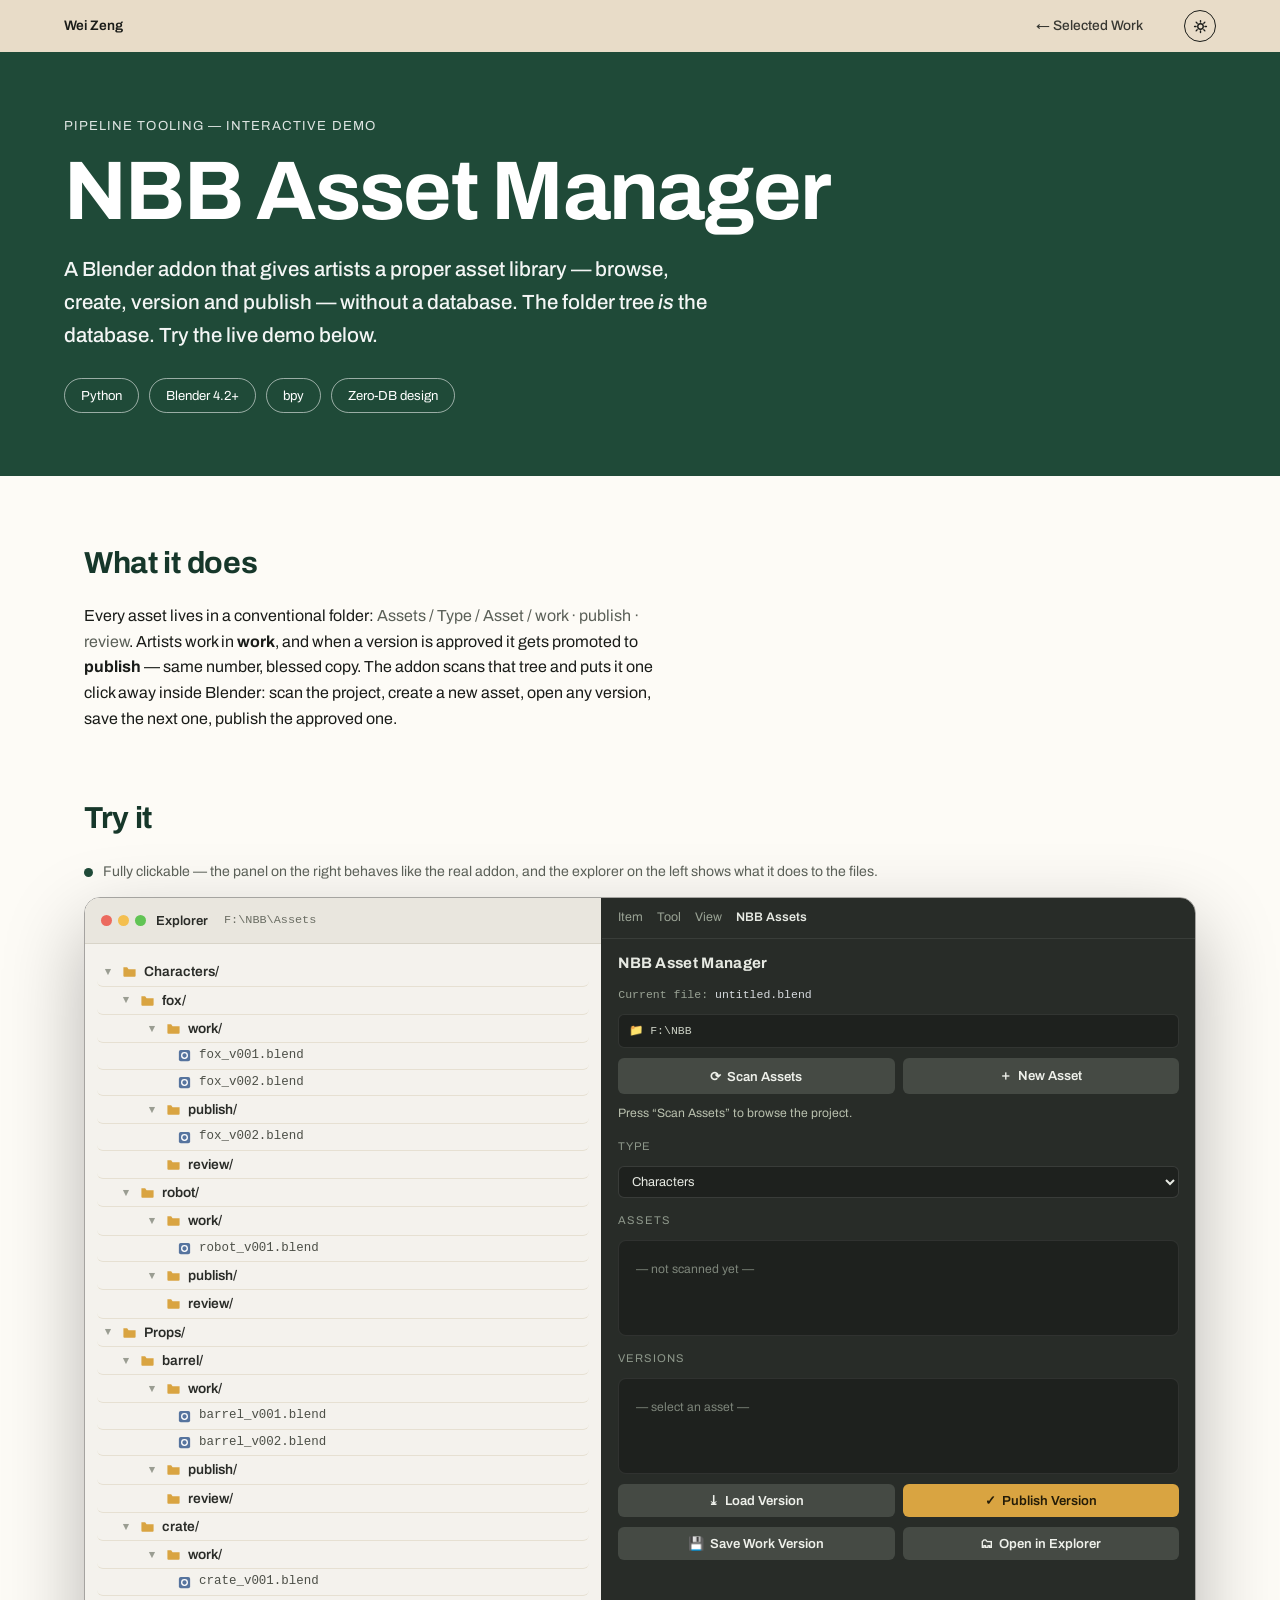
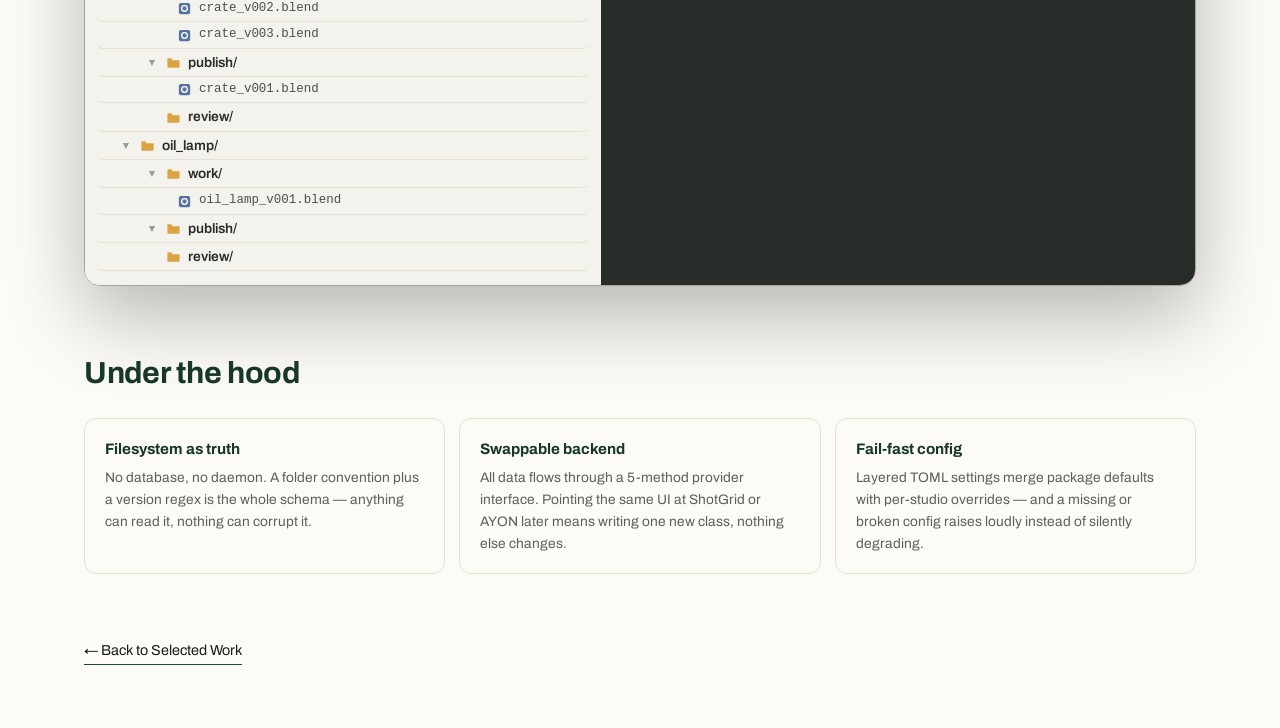
==== projects/nbb-asset-manager.html @ a702a90e "Forest theme, skills polish, day/night toggle, NBB Asset Manager interactive case study" ====
<!DOCTYPE html>
<html lang="en">
<head>
<meta charset="UTF-8" />
<meta name="viewport" content="width=device-width, initial-scale=1.0" />
<title>NBB Asset Manager — Wei Zeng</title>
<meta name="description" content="Interactive demo: a scan-based asset pipeline addon for Blender 4.2+ — browse assets, create new ones, version, publish. Designed and built by Wei Zeng." />
<link rel="preconnect" href="https://fonts.googleapis.com" />
<link rel="preconnect" href="https://fonts.gstatic.com" crossorigin />
<link href="https://fonts.googleapis.com/css2?family=Archivo:wght@400;500;600;700;800&display=swap" rel="stylesheet" />
<link rel="stylesheet" href="../styles.css" />
<script>
(async function () {
  try {
    const cfg = await (await fetch("../theme.json")).json();
    const t = cfg.themes[cfg.active];
    if (!t) return;
    window.__wzTheme = t;
    const mode = localStorage.getItem("wz-theme") === "night" ? "night" : "day";
    const pal = t[mode] || t.day || t;
    const root = document.documentElement.style;
    for (const k in pal) if (!k.startsWith("_")) root.setProperty("--" + k, pal[k]);
  } catch (e) {}
})();
</script>
<script>
try {
  if (localStorage.getItem("wz-theme") === "night")
    document.documentElement.setAttribute("data-theme", "night");
} catch (e) {}
</script>
<style>
/* ============ page chrome (tokens from ../styles.css) ============ */
.cs-hero { background: var(--gold); color: #fff; padding: clamp(44px, 7vh, 88px) 5vw; }
.cs-hero__kicker { font-size: .82rem; opacity: .85; letter-spacing: .08em; text-transform: uppercase; margin-bottom: 14px; }
.cs-hero__title { font-size: clamp(2.4rem, 6.5vw, 5.5rem); line-height: 1; font-weight: 700; letter-spacing: -.02em; margin-bottom: 20px; }
.cs-hero__sub { font-size: clamp(1.05rem, 1.6vw, 1.35rem); font-weight: 500; max-width: 54ch; opacity: .95; }
.cs-hero__meta { display: flex; flex-wrap: wrap; gap: 10px; margin-top: 26px; }
.cs-hero__meta span { border: 1.5px solid rgba(255,255,255,.55); border-radius: 999px; padding: 6px 16px; font-size: .82rem; }
.cs-body { padding: clamp(48px, 7vh, 84px) 5vw; max-width: 1240px; margin: 0 auto; }
.cs-sec { margin-bottom: clamp(48px, 7vh, 76px); }
.cs-sec h2 { color: var(--gold-deep); font-size: clamp(1.35rem, 2.4vw, 1.9rem); font-weight: 700; letter-spacing: -.01em; margin-bottom: 16px; }
.cs-sec p { color: var(--ink); max-width: 66ch; margin-bottom: 12px; }
.cs-sec .dim { color: var(--ink-soft); }
.cs-back { display: inline-block; font-size: .9rem; text-decoration: none; border-bottom: 1.5px solid var(--gold); padding-bottom: 2px; }
.cs-back:hover { color: var(--gold-deep); }

.hood { display: grid; grid-template-columns: repeat(3, 1fr); gap: 14px; margin-top: 20px; }
.hood__item { border: 1px solid var(--line); border-radius: 12px; padding: 18px 20px; }
.hood__item h3 { font-size: .95rem; font-weight: 700; margin-bottom: 6px; color: var(--gold-deep); }
.hood__item p { font-size: .86rem; color: var(--ink-soft); margin: 0; }

/* ============ THE DEMO ============ */
.demo-hint { display: flex; align-items: center; gap: 10px; font-size: .88rem; color: var(--ink-soft); margin: 18px 0 14px; }
.demo-hint .dot { width: 9px; height: 9px; border-radius: 50%; background: var(--gold); flex: none; animation: pulse 1.8s ease-in-out infinite; }
@keyframes pulse { 50% { opacity: .35; } }

.demo {
  border-radius: 16px;
  overflow: hidden;
  box-shadow: 0 30px 80px rgba(0,0,0,.28);
  display: grid;
  grid-template-columns: 1fr 1.15fr;
  border: 1px solid rgba(0,0,0,.35);
  font-family: "Archivo", sans-serif;
  user-select: none;
}

/* ---- explorer (OS world — neutral light) ---- */
.xpl { background: #f4f2ed; color: #2a2c28; display: flex; flex-direction: column; min-height: 560px; }
.xpl__bar { display: flex; align-items: center; gap: 10px; padding: 12px 16px; background: #e9e6de; border-bottom: 1px solid #d8d4c8; font-size: .82rem; font-weight: 600; }
.xpl__bar .lights { display: flex; gap: 6px; }
.xpl__bar .lights i { width: 11px; height: 11px; border-radius: 50%; display: block; }
.xpl__bar .lights i:nth-child(1){background:#ec6a5e} .xpl__bar .lights i:nth-child(2){background:#f4bf4f} .xpl__bar .lights i:nth-child(3){background:#61c454}
.xpl__path { margin-left: 6px; color: #6b6e64; font-family: ui-monospace, Menlo, monospace; font-size: .74rem; font-weight: 400; }
.xpl__tree { padding: 14px 12px; overflow-y: auto; font-size: .86rem; line-height: 1.4; flex: 1; }
.xrow { display: flex; align-items: center; gap: 7px; padding: 4px 8px; border-radius: 6px; white-space: nowrap; }
.xrow--dir { font-weight: 600; cursor: default; }
.xrow--file { color: #4c4f47; font-family: ui-monospace, Menlo, monospace; font-size: .78rem; }
.xrow .caret { width: 10px; color: #9a9d92; font-size: .7rem; flex: none; }
.xrow .ficon { width: 15px; height: 15px; flex: none; }
@keyframes flashbg { 0% { background: #ffe9b8; } 100% { background: transparent; } }
.xrow.flash { animation: flashbg 2.2s ease-out; }
.xrow.spot { outline: 2px solid #d9a441; outline-offset: -1px; background: #ffefd0; }

/* ---- blender panel (Blender world — dark) ---- */
.bp { background: #282c28; color: #e6e9e2; display: flex; flex-direction: column; min-height: 560px; border-left: 1px solid #14161400; }
.bp__tabs { display: flex; gap: 14px; padding: 10px 16px; font-size: .78rem; color: #9aa395; border-bottom: 1px solid rgba(255,255,255,.08); }
.bp__tabs b { color: #e6e9e2; font-weight: 600; }
.bp__title { padding: 12px 16px 10px; font-size: .95rem; font-weight: 700; letter-spacing: .02em; }
.bp__file { margin: 0 16px 10px; font-size: .72rem; color: #9aa395; font-family: ui-monospace, Menlo, monospace; }
.bp__file b { color: #d8dce0; font-weight: 500; }
.bp__root { margin: 0 16px 10px; display: flex; align-items: center; gap: 8px; background: #1e211e; border: 1px solid rgba(255,255,255,.09); border-radius: 6px; padding: 7px 10px; font-family: ui-monospace, Menlo, monospace; font-size: .72rem; color: #c9cec2; }
.bp__body { padding: 0 16px 16px; display: flex; flex-direction: column; gap: 10px; flex: 1; }
.bp__btn { border: 0; border-radius: 6px; background: #454a44; color: #eef0ea; font-family: inherit; font-size: .82rem; font-weight: 600; padding: 9px 12px; cursor: pointer; transition: filter .15s, transform .1s; }
.bp__btn:hover { filter: brightness(1.18); }
.bp__btn:active { transform: scale(.98); }
.bp__btn--accent { background: #d9a441; color: #241c08; }
.bp__btn--row { display: flex; gap: 8px; }
.bp__btn--row .bp__btn { flex: 1; }
.bp__status { font-size: .76rem; color: #b9c0ae; min-height: 1.1em; display: flex; align-items: center; gap: 7px; }
.bp__status.err { color: #ef9a8e; }
.bp__label { font-size: .7rem; text-transform: uppercase; letter-spacing: .09em; color: #8d978a; margin-top: 4px; }
.bp__typesel { background: #1e211e; color: #e6e9e2; border: 1px solid rgba(255,255,255,.12); border-radius: 6px; font-family: inherit; font-size: .8rem; padding: 7px 9px; width: 100%; cursor: pointer; }
.bp__list { background: #1e211e; border: 1px solid rgba(255,255,255,.08); border-radius: 8px; min-height: 96px; max-height: 168px; overflow-y: auto; padding: 5px; }
.bp__item .ficon, .bp__ver .ficon { width: 13px; height: 13px; flex: none; }
.bp__item { display: flex; align-items: center; gap: 9px; padding: 7px 10px; border-radius: 5px; font-size: .82rem; cursor: pointer; }
.bp__item:hover { background: rgba(255,255,255,.06); }
.bp__item.sel { background: #56749e; color: #fff; }
.bp__item .counts { margin-left: auto; font-size: .7rem; opacity: .75; font-family: ui-monospace, Menlo, monospace; }
.bp__ver { display: flex; align-items: center; gap: 9px; padding: 6px 10px; border-radius: 5px; font-family: ui-monospace, Menlo, monospace; font-size: .74rem; cursor: pointer; }
.bp__ver:hover { background: rgba(255,255,255,.06); }
.bp__ver.sel { background: #56749e; color: #fff; }
.bp__ver .tag { margin-left: auto; font-size: .64rem; padding: 1px 8px; border-radius: 99px; background: rgba(255,255,255,.14); font-family: "Archivo", sans-serif; }
.bp__ver .tag.pub { background: #4a7043; color: #e8f4df; }
.bp__empty { padding: 14px 12px; font-size: .76rem; color: #7d857a; }
@keyframes slidein { from { opacity: 0; transform: translateY(-5px); } to { opacity: 1; transform: none; } }
.bp__item, .bp__ver { animation: slidein .25s ease-out; }

/* ---- modal (New Asset dialog, like invoke_props_dialog) ---- */
.modal { position: fixed; inset: 0; display: none; place-items: center; background: rgba(10,12,10,.5); z-index: 300; }
.modal.on { display: grid; }
.modal__box { width: min(380px, 90vw); background: #2e332e; border: 1px solid rgba(255,255,255,.14); border-radius: 12px; padding: 20px; color: #e6e9e2; box-shadow: 0 24px 70px rgba(0,0,0,.5); }
.modal__box h3 { font-size: .95rem; margin-bottom: 14px; }
.modal__box label { display: block; font-size: .76rem; color: #aab3a3; margin-bottom: 5px; }
.modal__box input[type=text] { width: 100%; background: #1e211e; border: 1px solid rgba(255,255,255,.16); border-radius: 6px; color: #fff; font-family: inherit; font-size: .86rem; padding: 9px 10px; margin-bottom: 12px; }
.modal__check { display: flex; align-items: center; gap: 8px; font-size: .8rem; margin-bottom: 16px; cursor: pointer; }
.modal__btns { display: flex; justify-content: flex-end; gap: 8px; }

/* ---- toast ---- */
.toast { position: fixed; bottom: 26px; right: 26px; background: #232a25; color: #e9ede4; border: 1px solid rgba(255,255,255,.16); border-left: 3px solid #d9a441; border-radius: 10px; padding: 12px 18px; font-size: .84rem; box-shadow: 0 16px 44px rgba(0,0,0,.4); opacity: 0; transform: translateY(8px); transition: opacity .25s, transform .25s; z-index: 400; pointer-events: none; max-width: 320px; }
.toast.on { opacity: 1; transform: none; }

@media (max-width: 900px) {
  .demo { grid-template-columns: 1fr; }
  .hood { grid-template-columns: 1fr; }
  .xpl { min-height: 320px; }
}
</style>
</head>
<body>

<header class="nav">
  <a class="nav__brand" href="../index.html">Wei Zeng</a>
  <nav class="nav__links" aria-label="Primary">
    <a href="../index.html#work">← Selected Work</a>
    <button class="theme-toggle" id="themeToggle" type="button" aria-label="Toggle day / night mode">
      <svg class="icon-sun" viewBox="0 0 24 24" fill="none" stroke="currentColor" stroke-width="2.2" stroke-linecap="round"><circle cx="12" cy="12" r="4.4"/><path d="M12 2.5v2.4M12 19.1v2.4M2.5 12h2.4M19.1 12h2.4M5 5l1.7 1.7M17.3 17.3L19 19M19 5l-1.7 1.7M6.7 17.3L5 19"/></svg>
      <svg class="icon-moon" viewBox="0 0 24 24" fill="none" stroke="currentColor" stroke-width="2.2" stroke-linecap="round" stroke-linejoin="round"><path d="M20.4 14.2A8.5 8.5 0 1 1 9.8 3.6a7 7 0 1 0 10.6 10.6z"/></svg>
    </button>
  </nav>
</header>

<main>

  <section class="cs-hero">
    <p class="cs-hero__kicker">Pipeline Tooling — Interactive Demo</p>
    <h1 class="cs-hero__title">NBB Asset Manager</h1>
    <p class="cs-hero__sub">A Blender addon that gives artists a proper asset library — browse, create, version and publish — without a database. The folder tree <em>is</em> the database. Try the live demo below.</p>
    <div class="cs-hero__meta">
      <span>Python</span><span>Blender 4.2+</span><span>bpy</span><span>Zero-DB design</span>
    </div>
  </section>

  <div class="cs-body">

    <section class="cs-sec">
      <h2>What it does</h2>
      <p>Every asset lives in a conventional folder: <span class="dim">Assets / Type / Asset / work · publish · review</span>. Artists work in <strong>work</strong>, and when a version is approved it gets promoted to <strong>publish</strong> — same number, blessed copy. The addon scans that tree and puts it one click away inside Blender: scan the project, create a new asset, open any version, save the next one, publish the approved one.</p>
    </section>

    <section class="cs-sec">
      <h2>Try it</h2>
      <div class="demo-hint"><span class="dot"></span> Fully clickable — the panel on the right behaves like the real addon, and the explorer on the left shows what it does to the files.</div>

      <div class="demo" id="demo">
        <!-- explorer -->
        <div class="xpl">
          <div class="xpl__bar">
            <span class="lights"><i></i><i></i><i></i></span>
            Explorer <span class="xpl__path">F:\NBB\Assets</span>
          </div>
          <div class="xpl__tree" id="xplTree"></div>
        </div>

        <!-- blender panel -->
        <div class="bp">
          <div class="bp__tabs"><span>Item</span><span>Tool</span><span>View</span><b>NBB Assets</b></div>
          <div class="bp__title">NBB Asset Manager</div>
          <div class="bp__file">Current file: <b id="curFile">untitled.blend</b></div>
          <div class="bp__root">📁 F:\NBB</div>
          <div class="bp__body">
            <div class="bp__btn--row">
              <button class="bp__btn" id="btnScan">⟳&nbsp; Scan Assets</button>
              <button class="bp__btn" id="btnNew">＋&nbsp; New Asset</button>
            </div>
            <div class="bp__status" id="status">Press “Scan Assets” to browse the project.</div>
            <div class="bp__label">Type</div>
            <select class="bp__typesel" id="typeSel"></select>
            <div class="bp__label">Assets</div>
            <div class="bp__list" id="assetList"><div class="bp__empty">— not scanned yet —</div></div>
            <div class="bp__label" id="verLabel">Versions</div>
            <div class="bp__list" id="verList"><div class="bp__empty">— select an asset —</div></div>
            <div class="bp__btn--row">
              <button class="bp__btn" id="btnLoad">⤓&nbsp; Load Version</button>
              <button class="bp__btn bp__btn--accent" id="btnPublish">✓&nbsp; Publish Version</button>
            </div>
            <div class="bp__btn--row">
              <button class="bp__btn" id="btnSave">💾&nbsp; Save Work Version</button>
              <button class="bp__btn" id="btnReveal">🗂&nbsp; Open in Explorer</button>
            </div>
          </div>
        </div>
      </div>
    </section>

    <section class="cs-sec">
      <h2>Under the hood</h2>
      <div class="hood">
        <div class="hood__item"><h3>Filesystem as truth</h3><p>No database, no daemon. A folder convention plus a version regex is the whole schema — anything can read it, nothing can corrupt it.</p></div>
        <div class="hood__item"><h3>Swappable backend</h3><p>All data flows through a 5-method provider interface. Pointing the same UI at ShotGrid or AYON later means writing one new class, nothing else changes.</p></div>
        <div class="hood__item"><h3>Fail-fast config</h3><p>Layered TOML settings merge package defaults with per-studio overrides — and a missing or broken config raises loudly instead of silently degrading.</p></div>
      </div>
    </section>

    <a class="cs-back" href="../index.html#work">← Back to Selected Work</a>
  </div>

</main>

<!-- New Asset dialog -->
<div class="modal" id="modal">
  <div class="modal__box">
    <h3>New Asset</h3>
    <label for="newName">Asset Name</label>
    <input type="text" id="newName" value="new_asset" spellcheck="false" />
    <label class="modal__check"><input type="checkbox" id="openAfter" checked /> Open file after creation</label>
    <div class="modal__btns">
      <button class="bp__btn" id="btnCancel">Cancel</button>
      <button class="bp__btn bp__btn--accent" id="btnCreate">Create</button>
    </div>
  </div>
</div>

<div class="toast" id="toast"></div>

<script>
/* ================= DEMO STATE — mirrors the real folder convention ================= */
const RESERVED = ["work", "publish", "review", "_refs", "_textures"];
const PAD = 3;
const FS = {
  "Props": {
    "crate":    { work: ["crate_v001.blend", "crate_v002.blend", "crate_v003.blend"], publish: ["crate_v001.blend"] },
    "barrel":   { work: ["barrel_v001.blend", "barrel_v002.blend"], publish: [] },
    "oil_lamp": { work: ["oil_lamp_v001.blend"], publish: [] }
  },
  "Characters": {
    "fox":   { work: ["fox_v001.blend", "fox_v002.blend"], publish: ["fox_v002.blend"] },
    "robot": { work: ["robot_v001.blend"], publish: [] }
  }
};

const S = { type: null, asset: null, ver: null, scanned: false };

const $ = id => document.getElementById(id);
const statusEl = $("status");

function status(msg, isErr) {
  statusEl.textContent = msg;
  statusEl.classList.toggle("err", !!isErr);
}
function toast(msg) {
  const t = $("toast");
  t.textContent = msg;
  t.classList.add("on");
  clearTimeout(t._h);
  t._h = setTimeout(() => t.classList.remove("on"), 2600);
}
function nextVersion(name, workList) {
  let max = 0;
  const re = /_v(\d+)\.blend$/i;
  workList.forEach(f => { const m = f.match(re); if (m) max = Math.max(max, parseInt(m[1], 10)); });
  return name + "_v" + String(max + 1).padStart(PAD, "0") + ".blend";
}

/* ================= EXPLORER ================= */
const folderSVG = `<svg class="ficon" viewBox="0 0 16 16"><path d="M1.5 3.5h4l1.5 2h7.5v7a1 1 0 0 1-1 1h-11a1 1 0 0 1-1-1v-9z" fill="#d9a441"/></svg>`;
const blendSVG  = `<svg class="ficon" viewBox="0 0 16 16"><rect x="2" y="2" width="12" height="12" rx="2" fill="#56749e"/><circle cx="8" cy="8" r="3" fill="none" stroke="#fff" stroke-width="1.4"/></svg>`;

function renderExplorer(flashPaths) {
  const tree = $("xplTree");
  let html = "";
  for (const type of Object.keys(FS).sort()) {
    html += `<div class="xrow xrow--dir${flashPaths?.has(type) ? " flash" : ""}" data-spot="type:${type}"><span class="caret">▾</span>${folderSVG}${type}/</div>`;
    for (const asset of Object.keys(FS[type]).sort()) {
      const key = `${type}/${asset}`;
      html += `<div class="xrow xrow--dir" data-spot="${key}" style="padding-left:26px"><span class="caret">▾</span>${folderSVG}${asset}/</div>`;
      const a = FS[type][asset];
      for (const sub of ["work", "publish", "review"]) {
        const subKey = `${key}/${sub}`;
        const isFlash = flashPaths?.has(subKey);
        html += `<div class="xrow xrow--dir${isFlash ? " flash" : ""}" data-spot="${subKey}" style="padding-left:52px"><span class="caret">${a[sub] ? "▾" : ""}</span>${folderSVG}${sub}/</div>`;
        (a[sub] || []).forEach(f => {
          html += `<div class="xrow xrow--file${isFlash ? " flash" : ""}" style="padding-left:80px">${blendSVG}${f}</div>`;
        });
      }
    }
  }
  tree.innerHTML = html;
}

/* ================= PANEL ================= */
function renderTypes() {
  const sel = $("typeSel");
  sel.innerHTML = Object.keys(FS).sort().map(t => `<option${t === S.type ? " selected" : ""}>${t}</option>`).join("");
}

function renderAssets() {
  const list = $("assetList");
  if (!S.scanned) { list.innerHTML = `<div class="bp__empty">— not scanned yet —</div>`; return; }
  const assets = FS[S.type] || {};
  const names = Object.keys(assets).filter(n => !RESERVED.includes(n)).sort();
  if (!names.length) { list.innerHTML = `<div class="bp__empty">— no assets in ${S.type} —</div>`; return; }
  list.innerHTML = names.map(n => {
    const a = assets[n];
    return `<div class="bp__item${n === S.asset ? " sel" : ""}" data-asset="${n}">${folderSVG}${n}<span class="counts">W:${a.work.length} P:${a.publish.length}</span></div>`;
  }).join("");
  list.querySelectorAll(".bp__item").forEach(el =>
    el.addEventListener("click", () => { S.asset = el.dataset.asset; S.ver = null; renderAssets(); renderVersions(); })
  );
}

function renderVersions() {
  const list = $("verList");
  $("verLabel").textContent = S.asset ? `Versions: ${S.asset}` : "Versions";
  if (!S.asset || !FS[S.type]?.[S.asset]) { list.innerHTML = `<div class="bp__empty">— select an asset —</div>`; return; }
  const a = FS[S.type][S.asset];
  const rows = [
    ...a.work.map(f => ({ f, src: "work" })),
    ...a.publish.map(f => ({ f, src: "publish" }))
  ];
  if (!rows.length) { list.innerHTML = `<div class="bp__empty">— no versions yet —</div>`; return; }
  list.innerHTML = rows.map(r =>
    `<div class="bp__ver${S.ver === r.f && S.verSrc === r.src ? " sel" : ""}" data-f="${r.f}" data-src="${r.src}">${blendSVG}${r.f}<span class="tag${r.src === "publish" ? " pub" : ""}">${r.src}</span></div>`
  ).join("");
  list.querySelectorAll(".bp__ver").forEach(el =>
    el.addEventListener("click", () => { S.ver = el.dataset.f; S.verSrc = el.dataset.src; renderVersions(); })
  );
}

/* ================= OPERATORS (faithful to the real ones) ================= */
$("btnScan").addEventListener("click", () => {
  const types = Object.keys(FS).sort();
  if (!types.length) { status("No asset type folders found under Assets/", true); return; }
  if (!S.type || !FS[S.type]) S.type = types[0];
  renderTypes();
  S.scanned = true;
  const names = Object.keys(FS[S.type]).filter(n => !RESERVED.includes(n));
  status(`Found ${names.length} assets in ${S.type}`);
  if (!S.asset || !FS[S.type][S.asset]) { S.asset = names.sort()[0] || null; S.ver = null; }
  renderAssets(); renderVersions();
});

$("typeSel").addEventListener("change", e => {
  S.type = e.target.value; S.asset = null; S.ver = null;
  const names = Object.keys(FS[S.type]).filter(n => !RESERVED.includes(n));
  status(`Found ${names.length} assets in ${S.type}`);
  S.asset = names.sort()[0] || null;
  renderAssets(); renderVersions();
});

$("btnNew").addEventListener("click", () => {
  if (!S.scanned) { status("Scan the project first.", true); return; }
  $("modal").classList.add("on");
  $("newName").value = "new_asset";
  setTimeout(() => $("newName").select(), 30);
});
$("btnCancel").addEventListener("click", () => $("modal").classList.remove("on"));
$("modal").addEventListener("click", e => { if (e.target.id === "modal") $("modal").classList.remove("on"); });

$("btnCreate").addEventListener("click", () => {
  let name = $("newName").value.trim().toLowerCase().replace(/\s+/g, "_");
  $("modal").classList.remove("on");
  if (!name) { status("Invalid asset name", true); return; }
  if (FS[S.type][name]) { status(`Asset '${name}' already exists`, true); return; }
  FS[S.type][name] = { work: [], publish: [], review: [] };
  const fname = nextVersion(name, []);
  FS[S.type][name].work.push(fname);
  renderExplorer(new Set([`${S.type}/${name}`, `${S.type}/${name}/work`, `${S.type}/${name}/publish`, `${S.type}/${name}/review`]));
  S.asset = name; S.ver = null;
  status(`Created asset '${name}'`);
  renderAssets(); renderVersions();
  if ($("openAfter").checked) { $("curFile").textContent = fname; toast(`Opened ${fname}`); }
});

$("btnLoad").addEventListener("click", () => {
  if (!S.ver) { status("No version selected", true); return; }
  $("curFile").textContent = S.ver;
  status(`Opened ${S.ver}`);
  toast(`Blender opens ${S.ver} — current scene replaced`);
});

$("btnSave").addEventListener("click", () => {
  if (!S.asset) { status("No asset selected", true); return; }
  const a = FS[S.type][S.asset];
  const fname = nextVersion(S.asset, a.work);
  a.work.push(fname);
  renderExplorer(new Set([`${S.type}/${S.asset}/work`]));
  status(`Saved ${fname}`);
  renderAssets(); renderVersions();
});

$("btnPublish").addEventListener("click", () => {
  if (!S.asset) { status("No asset selected", true); return; }
  if (!S.ver) { status("No version selected", true); return; }
  if (S.verSrc !== "work") { status("Select a work version to publish", true); return; }
  const a = FS[S.type][S.asset];
  if (!a.publish.includes(S.ver)) a.publish.push(S.ver);
  renderExplorer(new Set([`${S.type}/${S.asset}/publish`]));
  status(`Published ${S.ver}`);
  renderAssets(); renderVersions();
});

$("btnReveal").addEventListener("click", () => {
  if (!S.asset) { status("No asset selected", true); return; }
  renderExplorer();
  const row = document.querySelector(`[data-spot="${S.type}/${S.asset}"]`);
  if (row) {
    row.classList.add("spot");
    row.scrollIntoView({ block: "center", behavior: "smooth" });
    setTimeout(() => row.classList.remove("spot"), 2200);
  }
  status(`Revealed ${S.asset} in Explorer`);
});

/* ================= boot ================= */
renderExplorer();
renderTypes();
renderAssets();
renderVersions();

/* day/night toggle */
(function () {
  const btn = document.getElementById("themeToggle");
  const rootEl = document.documentElement;
  btn.addEventListener("click", () => {
    const night = rootEl.getAttribute("data-theme") !== "night";
    if (night) rootEl.setAttribute("data-theme", "night");
    else rootEl.removeAttribute("data-theme");
    try { localStorage.setItem("wz-theme", night ? "night" : "day"); } catch (e) {}
    if (window.__wzTheme) {
      const pal = window.__wzTheme[night ? "night" : "day"] || window.__wzTheme.day || window.__wzTheme;
      for (const k in pal) if (!k.startsWith("_")) rootEl.style.setProperty("--" + k, pal[k]);
    }
  });
})();
</script>
</body>
</html>
---- styles.css ----
/* ============================================================
   WEI ZENG — PORTFOLIO
   Art direction: light editorial CV
   Palette presets live in theme.json (vars below = active-preset fallback) · Archivo
   ============================================================ */

:root {
  --gold:      #1F4A38;
  --gold-deep: #16372A;
  --sky:       #E8DCC8;
  --sky-deep:  #D6C3A4;
  --paper:     #FDFBF6;
  --ink:       #1A1C19;
  --ink-soft:  #5B6058;
  --line:      #E6E0D2;
  --on-sky:    #1A1C19;
  --font:      "Archivo", "Helvetica Neue", sans-serif;
  --ease:      cubic-bezier(.22, 1, .36, 1);
}

/* night palette — toggled via [data-theme="night"] on <html> (theme.json can override) */
[data-theme="night"] {
  --gold-deep: #A3C9B5;
  --paper:     #10140F;
  --ink:       #EBE9DF;
  --ink-soft:  #A8AC9C;
  --line:      #272B22;
}

* { margin: 0; padding: 0; box-sizing: border-box; }

html { scroll-behavior: smooth; }

body {
  background: var(--paper);
  color: var(--ink);
  font-family: var(--font);
  font-size: 16px;
  line-height: 1.6;
  padding-top: 52px; /* nav height */
  -webkit-font-smoothing: antialiased;
  transition: background .35s var(--ease), color .35s var(--ease);
}

a { color: inherit; }
img { display: block; max-width: 100%; }

::selection { background: var(--sky); color: var(--on-sky); }

/* ============ NAV ============ */
.nav {
  position: fixed; inset: 0 0 auto 0; z-index: 100;
  height: 52px;
  display: flex; align-items: center; justify-content: space-between;
  padding: 0 5vw;
  background: var(--sky);
  color: var(--on-sky);
  font-size: .86rem; font-weight: 500;
}
.nav__brand { text-decoration: none; font-weight: 600; }
.nav__links { display: flex; gap: clamp(14px, 2.4vw, 34px); align-items: center; }
.nav__links a { text-decoration: none; opacity: .85; transition: opacity .2s; }
.nav__links a:hover { opacity: 1; text-decoration: underline; text-underline-offset: 4px; }

/* day/night toggle */
.theme-toggle {
  width: 32px; height: 32px;
  border-radius: 50%;
  border: 1.5px solid var(--on-sky);
  background: transparent;
  color: var(--on-sky);
  cursor: pointer;
  display: grid; place-items: center;
  margin-left: 10px;
  transition: background .2s, transform .2s var(--ease);
}
.theme-toggle:hover { background: rgba(0,0,0,.07); transform: rotate(15deg); }
[data-theme="night"] .theme-toggle:hover { background: rgba(255,255,255,.14); }
.theme-toggle svg { width: 15px; height: 15px; }
.theme-toggle .icon-moon { display: none; }
[data-theme="night"] .theme-toggle .icon-moon { display: block; }
[data-theme="night"] .theme-toggle .icon-sun { display: none; }

/* ============ HERO ============ */
.hero {
  background: var(--gold);
  color: #fff;
  padding: clamp(48px, 9vh, 110px) 5vw clamp(56px, 9vh, 110px);
  min-height: calc(100svh - 52px);
  display: flex; flex-direction: column; justify-content: space-between; gap: 5vh;
}
.hero__name {
  font-size: clamp(3.4rem, 13.5vw, 14.5rem);
  line-height: .96;
  font-weight: 700;
  letter-spacing: -.02em;
  white-space: nowrap;
}
.hero__row {
  display: grid;
  grid-template-columns: minmax(280px, 1fr) 1.25fr;
  gap: clamp(32px, 5vw, 90px);
  align-items: end;
}
.hero__label { font-size: .82rem; opacity: .85; margin-bottom: 14px; }
.hero__intro {
  font-size: clamp(1.15rem, 1.8vw, 1.55rem);
  font-weight: 600;
  line-height: 1.35;
  letter-spacing: -.01em;
  max-width: 22ch;
  margin-bottom: 30px;
}
.hero__intro strong { font-weight: 700; }
.hero__btn {
  display: inline-block;
  background: var(--sky);
  color: var(--on-sky);
  text-decoration: none;
  font-size: .9rem; font-weight: 500;
  padding: 13px 40px;
  border-radius: 999px;
  transition: background .25s var(--ease), transform .25s var(--ease);
}
.hero__btn:hover { background: var(--sky-deep); transform: translateY(-2px); }
.hero__photos {
  display: grid;
  grid-template-columns: repeat(3, 1fr);
  gap: clamp(12px, 1.6vw, 24px);
}
.hphoto img {
  width: 100%;
  aspect-ratio: 3 / 4;
  object-fit: cover;
  border-radius: 12px;
}
.hphoto figcaption { font-size: .82rem; margin-top: 10px; opacity: .9; }

/* ============ SECTIONS ============ */
.section { padding: clamp(70px, 12vh, 140px) 5vw 0; max-width: 1560px; margin: 0 auto; }
.section:last-of-type { padding-bottom: clamp(70px, 12vh, 140px); }

.stitle {
  font-size: clamp(2.4rem, 4.6vw, 4.2rem);
  font-weight: 650;
  letter-spacing: -.015em;
  color: var(--gold-deep);
  margin-bottom: clamp(30px, 5vh, 54px);
}
.ssub { color: var(--ink-soft); margin: -18px 0 34px; max-width: 52ch; }

section { scroll-margin-top: 64px; }
footer { scroll-margin-top: 0; }

/* ============ SELECTED WORK (image-card grid, data-driven) ============ */
.workgrid {
  display: grid;
  grid-template-columns: repeat(6, 1fr);
  gap: clamp(16px, 2.4vw, 34px);
}
.wcard { grid-column: span 2; text-decoration: none; }
.wcard--wide { grid-column: span 4; }
.wcard img {
  width: 100%; aspect-ratio: 4 / 3; object-fit: cover;
  border-radius: 12px;
  transition: transform .4s var(--ease);
}
.wcard:hover img { transform: scale(.985); }
.wcard figcaption {
  display: flex; justify-content: space-between; align-items: baseline;
  font-size: .92rem; margin-top: 12px;
}
.wcard__arrow { transition: transform .3s var(--ease); }
.wcard:hover .wcard__arrow { transform: translateX(6px); }
.workgrid__empty {
  grid-column: 1 / -1;
  border: 1px dashed var(--line);
  border-radius: 12px;
  padding: 64px 24px;
  text-align: center;
  color: var(--ink-soft);
  font-size: .92rem;
}

/* ============ ORIGINS (image grid) ============ */
.ogrid {
  display: grid;
  grid-template-columns: repeat(6, 1fr);
  gap: clamp(16px, 2.4vw, 34px);
}
.ocell {
  grid-column: span 2;
  text-decoration: none;
}
.ocell:nth-child(6n+1), .ocell:nth-child(6n+6) { grid-column: span 3; }
.ocell img {
  width: 100%; aspect-ratio: 4 / 3; object-fit: cover;
  border-radius: 12px;
  transition: transform .4s var(--ease);
}
.ocell:hover img { transform: scale(.985); }
.ocell__cap {
  display: flex; justify-content: space-between; align-items: baseline; gap: 12px;
  font-size: .92rem; margin-top: 12px;
}
.ocell__cap small { color: var(--ink-soft); font-size: .78rem; }
.ocell__arrow { transition: transform .3s var(--ease); }
.ocell:hover .ocell__arrow { transform: translateX(6px); }
.omore { margin-top: 34px; }
.omore a {
  text-decoration: none; font-weight: 600; font-size: .95rem;
  border-bottom: 2px solid var(--sky); padding-bottom: 2px;
}
.omore a span { display: inline-block; transition: transform .3s var(--ease); }
.omore a:hover span { transform: translateX(6px); }

/* ============ ABOUT ============ */
.about__grid {
  display: grid;
  grid-template-columns: minmax(240px, .9fr) 1.6fr;
  gap: clamp(32px, 5vw, 90px);
}
.about__lead {
  font-size: clamp(1.3rem, 2vw, 1.7rem);
  font-weight: 600; line-height: 1.35; letter-spacing: -.01em;
  color: var(--gold-deep);
}
.about__body p { color: var(--ink-soft); margin-bottom: 1.2em; max-width: 62ch; }
.about__body strong { color: var(--ink); }
.about__facts { list-style: none; margin-top: 34px; }
.about__facts li {
  display: flex; gap: 18px; align-items: baseline;
  padding: 12px 0; border-top: 1px solid var(--line);
  font-size: .92rem;
}
.about__facts span {
  min-width: 90px; font-size: .76rem; text-transform: uppercase;
  letter-spacing: .12em; color: var(--ink-soft);
}

/* ============ EXPERIENCE / EDUCATION rows ============ */
.xlist { border-top: 1px solid var(--line); }
.xrow {
  display: grid;
  grid-template-columns: 64px 1.1fr 1fr 1.5fr;
  gap: clamp(16px, 3vw, 48px);
  padding: 30px 0;
  border-bottom: 1px solid var(--line);
  align-items: start;
}
.xrow--plain { grid-template-columns: 64px 1.1fr 2.5fr; }
.xrow__num { font-size: .9rem; color: var(--ink-soft); padding-top: 3px; }
.xrow__role { font-size: 1.12rem; font-weight: 650; letter-spacing: -.01em; }
.xrow__org { font-size: .95rem; }
.xrow__org span { display: block; color: var(--ink-soft); font-size: .84rem; margin-top: 2px; }
.xrow__desc { font-size: .9rem; color: var(--ink-soft); max-width: 52ch; }

/* ============ SKILLS (grouped chips) ============ */
.sgroups {
  display: grid;
  grid-template-columns: repeat(3, 1fr);
  gap: clamp(28px, 4vw, 64px);
}
.sgroup__label {
  font-size: .78rem;
  text-transform: uppercase;
  letter-spacing: .14em;
  font-weight: 600;
  color: var(--ink-soft);
  padding-bottom: 12px;
  margin-bottom: 18px;
  border-bottom: 1px solid var(--line);
}
.sgroup__chips { display: flex; flex-wrap: wrap; gap: 10px; }
.chip {
  background: var(--sky);
  color: var(--on-sky);
  border-radius: 8px;
  padding: 8px 15px;
  font-size: .85rem;
  font-weight: 500;
  line-height: 1.3;
  transition: background .25s var(--ease), transform .25s var(--ease);
}
.chip:hover { background: var(--sky-deep); transform: translateY(-2px); }

/* ============ CONTACT ============ */
.contact {
  margin-top: clamp(70px, 12vh, 140px);
  background: var(--gold);
  color: #fff;
  text-align: center;
  padding: clamp(80px, 14vh, 150px) 5vw 0;
}
.contact__cta {
  font-size: clamp(2.2rem, 6.4vw, 6.4rem);
  font-weight: 700;
  line-height: 1.04;
  letter-spacing: -.015em;
  text-transform: uppercase;
  margin-bottom: clamp(36px, 6vh, 64px);
}
.contact__mail {
  display: inline-block;
  font-size: 1rem; text-decoration: none;
  border-bottom: 1px solid rgba(255,255,255,.55);
  padding-bottom: 3px;
  margin-bottom: 26px;
  transition: border-color .25s;
}
.contact__mail:hover { border-color: #fff; }
.contact__socials { display: flex; justify-content: center; gap: 34px; font-size: .92rem; }
.contact__socials a { text-decoration: none; opacity: .85; }
.contact__socials a:hover { opacity: 1; text-decoration: underline; text-underline-offset: 4px; }
.contact__bar {
  margin-top: clamp(60px, 10vh, 110px);
  margin-left: -5vw; margin-right: -5vw;
  background: var(--sky);
  color: var(--on-sky);
  height: 54px;
  display: flex; align-items: center; justify-content: space-between;
  padding: 0 5vw;
  font-size: .82rem;
}

/* ============ reveal animation ============ */
.reveal { opacity: 0; transform: translateY(18px); transition: opacity .7s var(--ease) var(--d, 0s), transform .7s var(--ease) var(--d, 0s); }
.reveal.is-in { opacity: 1; transform: none; }

/* ============ responsive ============ */
@media (max-width: 960px) {
  .hero__row { grid-template-columns: 1fr; align-items: start; }
  .hero__intro { max-width: 34ch; }
  .xrow, .xrow--plain { grid-template-columns: 40px 1fr; }
  .xrow__desc, .xrow__org { grid-column: 2; }
  .about__grid { grid-template-columns: 1fr; }
  .workgrid, .ogrid { grid-template-columns: repeat(2, 1fr); }
  .wcard, .wcard--wide, .ocell, .ocell:nth-child(6n+1), .ocell:nth-child(6n+6) { grid-column: span 1; }
  .wcard--wide { grid-column: span 2; }
  .sgroups { grid-template-columns: 1fr; }
}
@media (max-width: 620px) {
  .nav { font-size: .76rem; padding: 0 4vw; }
  .nav__links { gap: 12px; }
  .hero__photos { grid-template-columns: repeat(3, 1fr); gap: 8px; }
  .hphoto figcaption { font-size: .68rem; }
  .hero__name { white-space: normal; }
}

@media (prefers-reduced-motion: reduce) {
  html { scroll-behavior: auto; }
  *, *::before, *::after { animation-duration: .01ms !important; transition-duration: .01ms !important; }
  .reveal { opacity: 1; transform: none; }
}
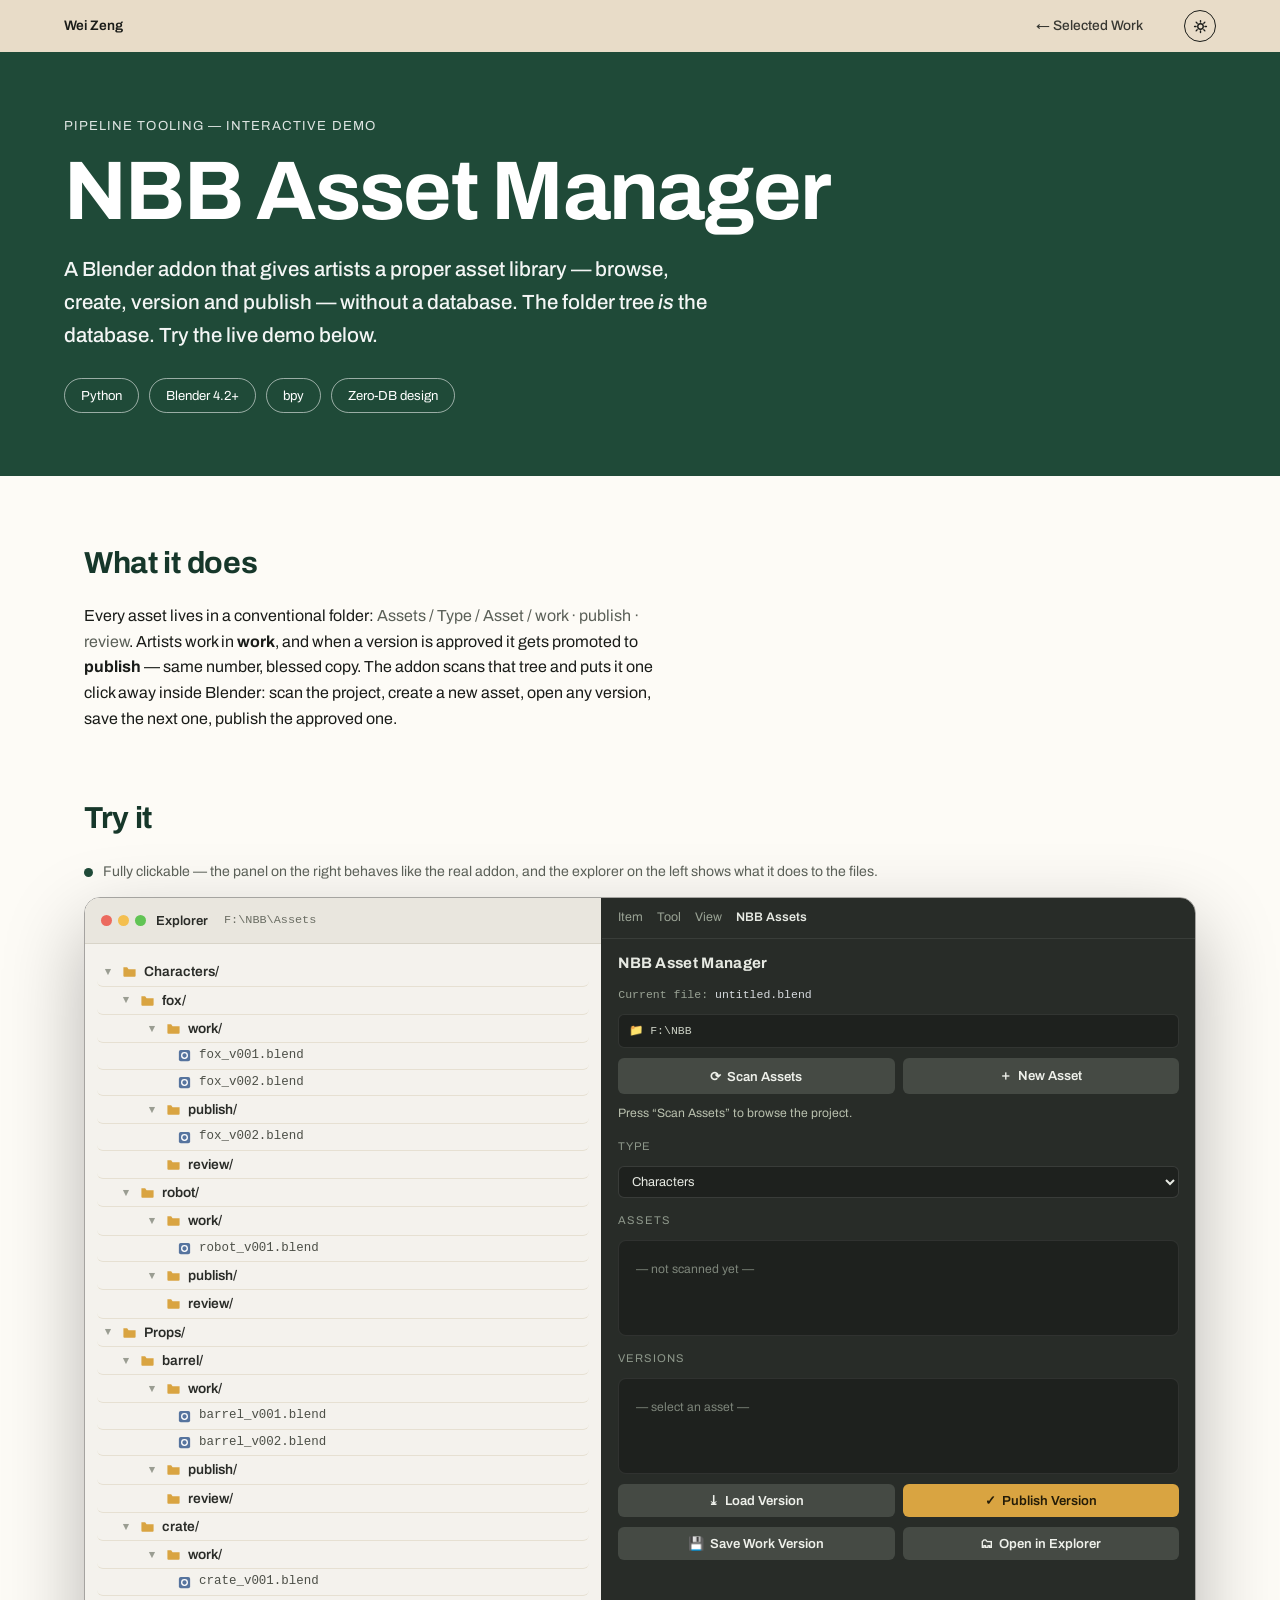
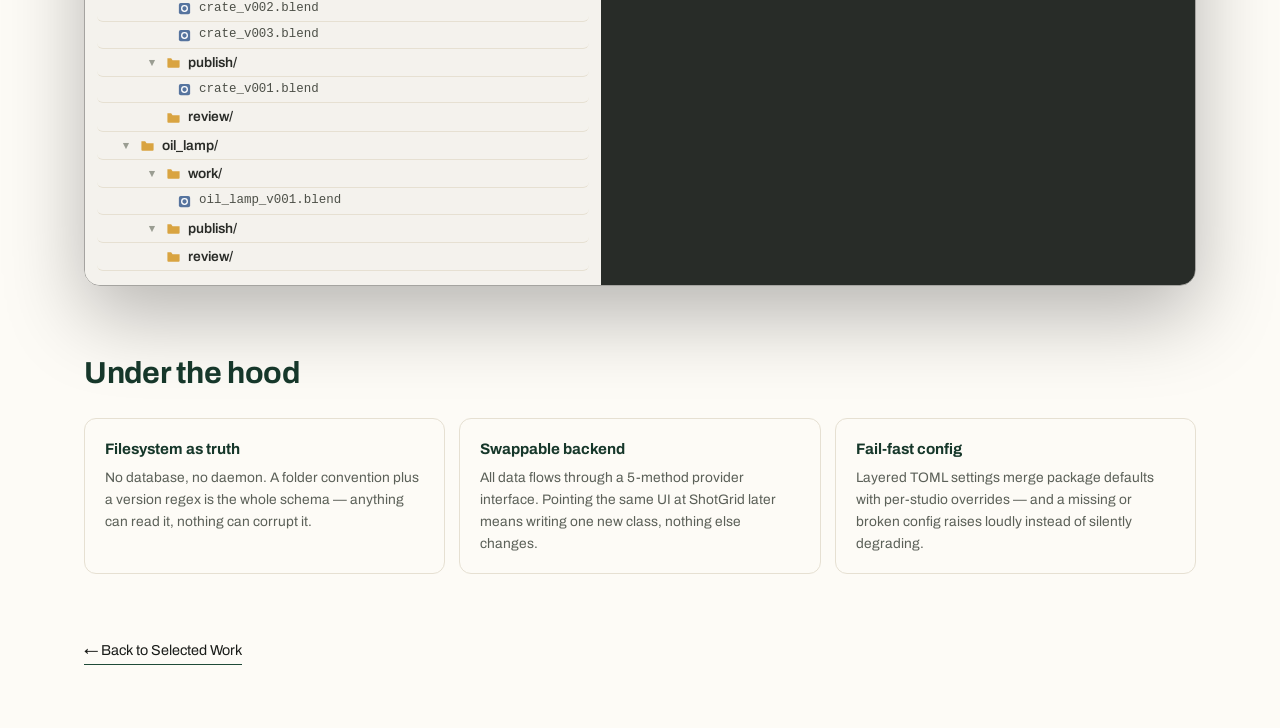
==== commit 9ac93919: "Case study: drop AYON mention" ====
--- a/projects/nbb-asset-manager.html
+++ b/projects/nbb-asset-manager.html
@@ -218,7 +218,7 @@
       <h2>Under the hood</h2>
       <div class="hood">
         <div class="hood__item"><h3>Filesystem as truth</h3><p>No database, no daemon. A folder convention plus a version regex is the whole schema — anything can read it, nothing can corrupt it.</p></div>
-        <div class="hood__item"><h3>Swappable backend</h3><p>All data flows through a 5-method provider interface. Pointing the same UI at ShotGrid or AYON later means writing one new class, nothing else changes.</p></div>
+        <div class="hood__item"><h3>Swappable backend</h3><p>All data flows through a 5-method provider interface. Pointing the same UI at ShotGrid later means writing one new class, nothing else changes.</p></div>
         <div class="hood__item"><h3>Fail-fast config</h3><p>Layered TOML settings merge package defaults with per-studio overrides — and a missing or broken config raises loudly instead of silently degrading.</p></div>
       </div>
     </section>
--- a/styles.css
+++ b/styles.css
@@ -96,6 +96,11 @@
   letter-spacing: -.02em;
   white-space: nowrap;
 }
+.hero__name span {
+  display: inline-block;
+  transition: transform .25s var(--ease), color .25s var(--ease);
+  will-change: transform;
+}
 .hero__row {
   display: grid;
   grid-template-columns: minmax(280px, 1fr) 1.25fr;
@@ -135,6 +140,18 @@
   border-radius: 12px;
 }
 .hphoto figcaption { font-size: .82rem; margin-top: 10px; opacity: .9; }
+.hphoto {
+  position: relative;
+  transition: transform .4s var(--ease);
+  will-change: transform;
+}
+.hphoto:hover {
+  transform: translateY(-10px) scale(1.5);
+  z-index: 5;
+}
+.hphoto:hover img { box-shadow: 0 24px 60px rgba(0,0,0,.35); }
+.hphoto:hover figcaption { opacity: 1; }
+.hphoto img { transition: box-shadow .4s var(--ease); }
 
 /* ============ SECTIONS ============ */
 .section { padding: clamp(70px, 12vh, 140px) 5vw 0; max-width: 1560px; margin: 0 auto; }
